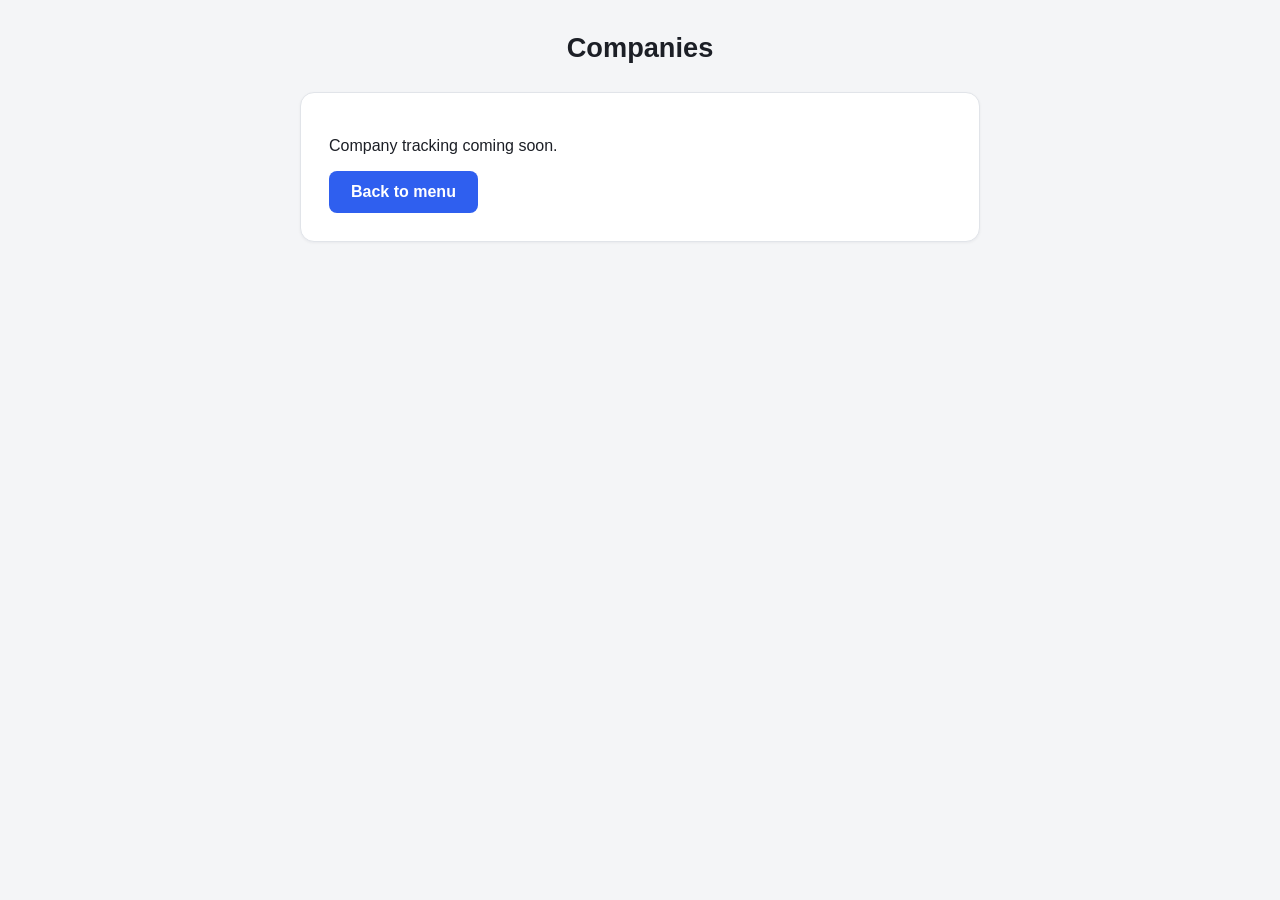
==== companies.html @ e61b713f "Add main menu with Companies, Networking, and Prep boxes Split the app into a landing page (index.ht" ====
<!doctype html>
<html lang="en">
<head>
  <meta charset="UTF-8" />
  <meta name="viewport" content="width=device-width, initial-scale=1.0" />
  <title>Companies</title>
  <link rel="stylesheet" href="style.css" />
</head>
<body>
  <div class="app">
    <header class="app-header">
      <h1>Companies</h1>
    </header>
    <main>
      <section class="screen active">
        <div class="card">
          <p>Company tracking coming soon.</p>
          <a class="btn primary" href="index.html" style="text-decoration:none; display:inline-block; text-align:center;">Back to menu</a>
        </div>
      </section>
    </main>
  </div>
</body>
</html>
---- style.css ----
:root {
  --bg: #f4f5f7;
  --surface: #ffffff;
  --text: #1c1f26;
  --text-muted: #5b6270;
  --border: #e1e4e9;
  --accent: #2f5fef;
  --accent-hover: #2448c4;
  --correct: #1e8e5a;
  --incorrect: #d1453b;
  --tag-bg: #eaf0ff;
  --tag-text: #2f5fef;
  --timer-warn: #d1453b;
}

* { box-sizing: border-box; }

body {
  margin: 0;
  font-family: -apple-system, BlinkMacSystemFont, "Segoe UI", Roboto, Helvetica, Arial, sans-serif;
  background: var(--bg);
  color: var(--text);
  min-height: 100vh;
}

.app {
  max-width: 720px;
  margin: 0 auto;
  padding: 32px 20px 64px;
}

.app-header {
  text-align: center;
  margin-bottom: 28px;
  position: relative;
}

.back-link {
  position: absolute;
  left: 0;
  top: 4px;
  color: var(--text-muted);
  font-size: 0.88rem;
  text-decoration: none;
}

.back-link:hover {
  color: var(--accent);
}

.app-header h1 {
  font-size: 1.7rem;
  margin: 0;
}

.screen { display: none; }
.screen.active { display: block; }

.card {
  background: var(--surface);
  border: 1px solid var(--border);
  border-radius: 14px;
  padding: 28px;
  box-shadow: 0 1px 3px rgba(20, 20, 30, 0.05);
}

.info-list {
  padding-left: 20px;
  line-height: 1.7;
  color: var(--text);
}

.info-list .hint {
  color: var(--text-muted);
  font-size: 0.88rem;
}

.btn {
  display: inline-block;
  border: none;
  border-radius: 8px;
  padding: 12px 22px;
  font-size: 1rem;
  font-weight: 600;
  cursor: pointer;
  transition: background 0.15s ease, opacity 0.15s ease;
}

.btn.primary {
  background: var(--accent);
  color: #fff;
}

.btn.primary:hover:not(:disabled) {
  background: var(--accent-hover);
}

.btn:disabled {
  opacity: 0.45;
  cursor: not-allowed;
}

#start-btn, #restart-btn {
  margin-top: 22px;
  width: 100%;
}

.quiz-topbar {
  display: flex;
  align-items: center;
  gap: 16px;
  margin-bottom: 16px;
}

.progress-wrap {
  flex: 1;
}

#question-counter {
  font-size: 0.85rem;
  color: var(--text-muted);
  display: block;
  margin-bottom: 6px;
}

.progress-bar {
  height: 6px;
  background: var(--border);
  border-radius: 999px;
  overflow: hidden;
}

.progress-fill {
  height: 100%;
  width: 10%;
  background: var(--accent);
  transition: width 0.2s ease;
}

.timer {
  font-variant-numeric: tabular-nums;
  font-weight: 700;
  font-size: 1.1rem;
  padding: 8px 14px;
  border-radius: 8px;
  background: var(--tag-bg);
  color: var(--accent);
  min-width: 68px;
  text-align: center;
}

.timer.warn {
  background: #fdeceb;
  color: var(--timer-warn);
}

.prompt {
  font-size: 1.08rem;
  line-height: 1.55;
  margin: 0 0 20px;
  white-space: pre-line;
}

.options {
  display: flex;
  flex-direction: column;
  gap: 10px;
}

.option {
  text-align: left;
  padding: 13px 16px;
  border: 1px solid var(--border);
  border-radius: 10px;
  background: var(--surface);
  cursor: pointer;
  font-size: 0.98rem;
  transition: border-color 0.15s ease, background 0.15s ease;
}

.option:hover:not(:disabled) {
  border-color: var(--accent);
}

.option.selected {
  border-color: var(--accent);
  background: var(--tag-bg);
}

.option.correct {
  border-color: var(--correct);
  background: #eafaf2;
  color: var(--correct);
  font-weight: 600;
}

.option.incorrect {
  border-color: var(--incorrect);
  background: #fdeceb;
  color: var(--incorrect);
  font-weight: 600;
}

.option:disabled {
  cursor: default;
}

.quiz-controls {
  margin-top: 20px;
  display: flex;
  justify-content: flex-end;
}

.results-summary {
  display: flex;
  gap: 16px;
  margin: 20px 0;
}

.stat {
  flex: 1;
  text-align: center;
  background: var(--tag-bg);
  border-radius: 10px;
  padding: 16px 8px;
}

.stat-value {
  display: block;
  font-size: 1.4rem;
  font-weight: 700;
  color: var(--accent);
}

.stat-label {
  font-size: 0.78rem;
  color: var(--text-muted);
  text-transform: uppercase;
  letter-spacing: 0.03em;
}

.pace-message {
  text-align: center;
  color: var(--text-muted);
  margin-bottom: 8px;
}

#results-screen h3 {
  font-size: 1rem;
  margin: 22px 0 4px;
  border-top: 1px solid var(--border);
  padding-top: 18px;
}

.progress-caption {
  color: var(--text-muted);
  font-size: 0.88rem;
  margin: 0 0 14px;
}

.progress-chart-wrap {
  position: relative;
  margin-bottom: 10px;
}

.progress-svg {
  display: block;
  width: 100%;
  height: auto;
}

.progress-gridline {
  stroke: var(--border);
  stroke-width: 1;
}

.progress-axis-label {
  fill: var(--text-muted);
  font-size: 9px;
}

.progress-line {
  stroke: var(--accent);
  stroke-width: 2;
  stroke-linecap: round;
  stroke-linejoin: round;
}

.progress-marker {
  fill: var(--accent);
  stroke: var(--surface);
  stroke-width: 2;
}

.progress-hit {
  fill: transparent;
  cursor: pointer;
}

.progress-hit:focus-visible {
  outline: 2px solid var(--accent);
  outline-offset: 2px;
}

.progress-crosshair {
  stroke: var(--border);
  stroke-width: 1;
}

.progress-tooltip {
  position: absolute;
  pointer-events: none;
  transform: translate(-50%, -120%);
  background: var(--surface);
  border: 1px solid var(--border);
  border-radius: 6px;
  padding: 6px 10px;
  box-shadow: 0 6px 16px rgba(20, 20, 30, 0.12);
  white-space: nowrap;
}

@media (prefers-reduced-motion: no-preference) {
  .progress-tooltip,
  .progress-crosshair {
    transition: opacity 0.1s ease;
  }
}

.progress-tooltip-value {
  font-weight: 700;
  color: var(--accent);
  font-size: 0.9rem;
}

.progress-tooltip-sub {
  color: var(--text-muted);
  font-size: 0.76rem;
}

.progress-empty {
  color: var(--text-muted);
  font-size: 0.9rem;
  font-style: italic;
}

.progress-table-details {
  margin-bottom: 14px;
}

.progress-table-details summary {
  cursor: pointer;
  color: var(--accent);
  font-size: 0.88rem;
  font-weight: 600;
}

.progress-table {
  width: 100%;
  border-collapse: collapse;
  margin-top: 10px;
  font-size: 0.85rem;
}

.progress-table th,
.progress-table td {
  text-align: left;
  padding: 6px 10px;
  border-bottom: 1px solid var(--border);
  font-variant-numeric: tabular-nums;
}

.progress-table th {
  color: var(--text-muted);
  font-weight: 600;
  font-size: 0.75rem;
  text-transform: uppercase;
  letter-spacing: 0.03em;
}

.link-btn {
  display: inline-block;
  background: none;
  border: none;
  color: var(--text-muted);
  font-size: 0.82rem;
  text-decoration: underline;
  cursor: pointer;
  padding: 0;
  margin-bottom: 8px;
}

.link-btn:hover {
  color: var(--incorrect);
}

.review-list {
  display: flex;
  flex-direction: column;
  gap: 12px;
  margin-bottom: 8px;
}

.review-item {
  border: 1px solid var(--border);
  border-radius: 10px;
  padding: 14px 16px;
}

.review-item.correct { border-left: 4px solid var(--correct); }
.review-item.incorrect { border-left: 4px solid var(--incorrect); }
.review-item.unanswered { border-left: 4px solid var(--text-muted); }

.review-q {
  font-weight: 600;
  margin: 0 0 6px;
  white-space: pre-line;
}

.review-answer {
  font-size: 0.92rem;
  margin: 2px 0;
}

.review-explain {
  font-size: 0.88rem;
  color: var(--text-muted);
  margin: 6px 0 0;
}

@media (max-width: 480px) {
  .card { padding: 20px; }
  .results-summary { flex-direction: column; }
}
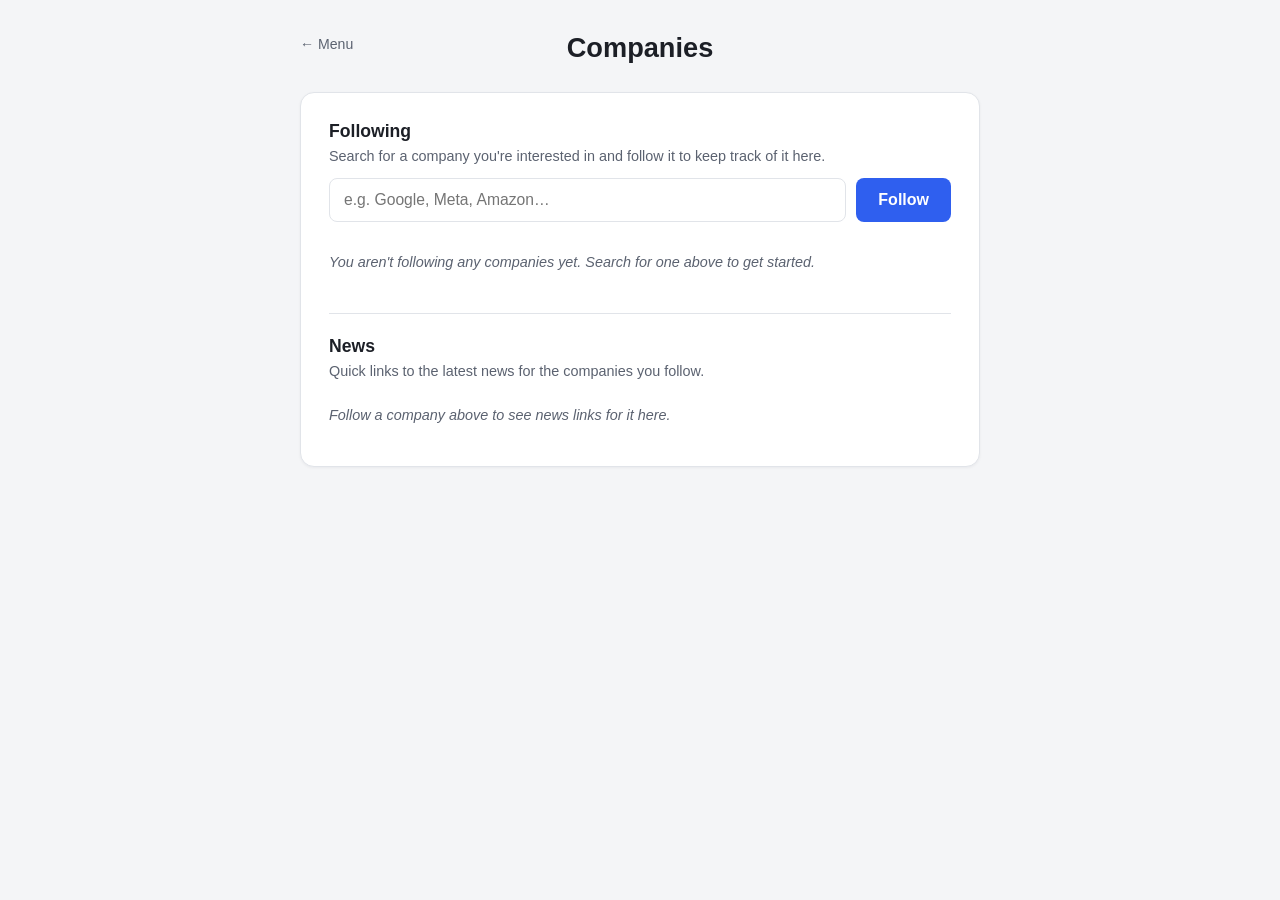
==== commit 93cf694e: "Add Following and News subsections to the Companies section Following lets you search for and follow" ====
--- a/companies.html
+++ b/companies.html
@@ -9,16 +9,41 @@
 <body>
   <div class="app">
     <header class="app-header">
+      <a class="back-link" href="index.html">&larr; Menu</a>
       <h1>Companies</h1>
     </header>
     <main>
       <section class="screen active">
         <div class="card">
-          <p>Company tracking coming soon.</p>
-          <a class="btn primary" href="index.html" style="text-decoration:none; display:inline-block; text-align:center;">Back to menu</a>
+          <!-- FOLLOWING SUBSECTION -->
+          <section class="companies-subsection" aria-labelledby="following-heading">
+            <h2 id="following-heading">Following</h2>
+            <p class="subsection-desc">Search for a company you're interested in and follow it to keep track of it here.</p>
+            <form id="follow-form" class="follow-form">
+              <input
+                id="company-search-input"
+                class="company-search-input"
+                type="text"
+                placeholder="e.g. Google, Meta, Amazon&hellip;"
+                autocomplete="off"
+                aria-label="Search for a company to follow"
+              />
+              <button type="submit" class="btn primary">Follow</button>
+            </form>
+            <div id="followed-companies-list" class="followed-companies-list"></div>
+          </section>
+
+          <!-- NEWS SUBSECTION -->
+          <section class="companies-subsection" aria-labelledby="news-heading">
+            <h2 id="news-heading">News</h2>
+            <p class="subsection-desc">Quick links to the latest news for the companies you follow.</p>
+            <div id="companies-news-list" class="companies-news-list"></div>
+          </section>
         </div>
       </section>
     </main>
   </div>
+
+  <script src="companies.js"></script>
 </body>
 </html>
--- a/style.css
+++ b/style.css
@@ -427,7 +427,128 @@
   margin: 6px 0 0;
 }
 
+/* ---------- companies: following & news subsections ---------- */
+
+.companies-subsection + .companies-subsection {
+  margin-top: 28px;
+  border-top: 1px solid var(--border);
+  padding-top: 22px;
+}
+
+.companies-subsection h2 {
+  margin: 0 0 6px;
+  font-size: 1.1rem;
+}
+
+.subsection-desc {
+  color: var(--text-muted);
+  font-size: 0.9rem;
+  margin: 0 0 14px;
+}
+
+.follow-form {
+  display: flex;
+  gap: 10px;
+  margin-bottom: 18px;
+}
+
+.company-search-input {
+  flex: 1;
+  padding: 12px 14px;
+  border: 1px solid var(--border);
+  border-radius: 8px;
+  font-size: 0.98rem;
+  font-family: inherit;
+  color: var(--text);
+  background: var(--surface);
+}
+
+.company-search-input:focus {
+  outline: none;
+  border-color: var(--accent);
+}
+
+.follow-form .btn {
+  flex-shrink: 0;
+}
+
+.followed-companies-list {
+  display: flex;
+  flex-wrap: wrap;
+  gap: 8px;
+}
+
+.company-chip {
+  display: flex;
+  align-items: center;
+  gap: 6px;
+  background: var(--tag-bg);
+  color: var(--tag-text);
+  border-radius: 999px;
+  padding: 8px 8px 8px 14px;
+  font-size: 0.9rem;
+  font-weight: 600;
+}
+
+.company-chip-remove {
+  border: none;
+  background: none;
+  color: var(--tag-text);
+  font-size: 1.1rem;
+  line-height: 1;
+  cursor: pointer;
+  padding: 2px 6px;
+  border-radius: 50%;
+  opacity: 0.7;
+}
+
+.company-chip-remove:hover {
+  opacity: 1;
+  background: rgba(47, 95, 239, 0.12);
+}
+
+.companies-news-list {
+  display: flex;
+  flex-direction: column;
+  gap: 10px;
+}
+
+.company-news-item {
+  display: flex;
+  align-items: center;
+  justify-content: space-between;
+  padding: 13px 16px;
+  border: 1px solid var(--border);
+  border-radius: 10px;
+  text-decoration: none;
+  color: var(--text);
+  transition: border-color 0.15s ease, background 0.15s ease;
+}
+
+.company-news-item:hover {
+  border-color: var(--accent);
+  background: var(--tag-bg);
+}
+
+.company-news-name {
+  font-weight: 600;
+}
+
+.company-news-link {
+  color: var(--accent);
+  font-size: 0.88rem;
+  font-weight: 600;
+}
+
+.companies-empty {
+  color: var(--text-muted);
+  font-size: 0.9rem;
+  font-style: italic;
+}
+
 @media (max-width: 480px) {
   .card { padding: 20px; }
   .results-summary { flex-direction: column; }
-}
+  .follow-form { flex-direction: column; }
+  .company-news-item { flex-direction: column; align-items: flex-start; gap: 4px; }
+}
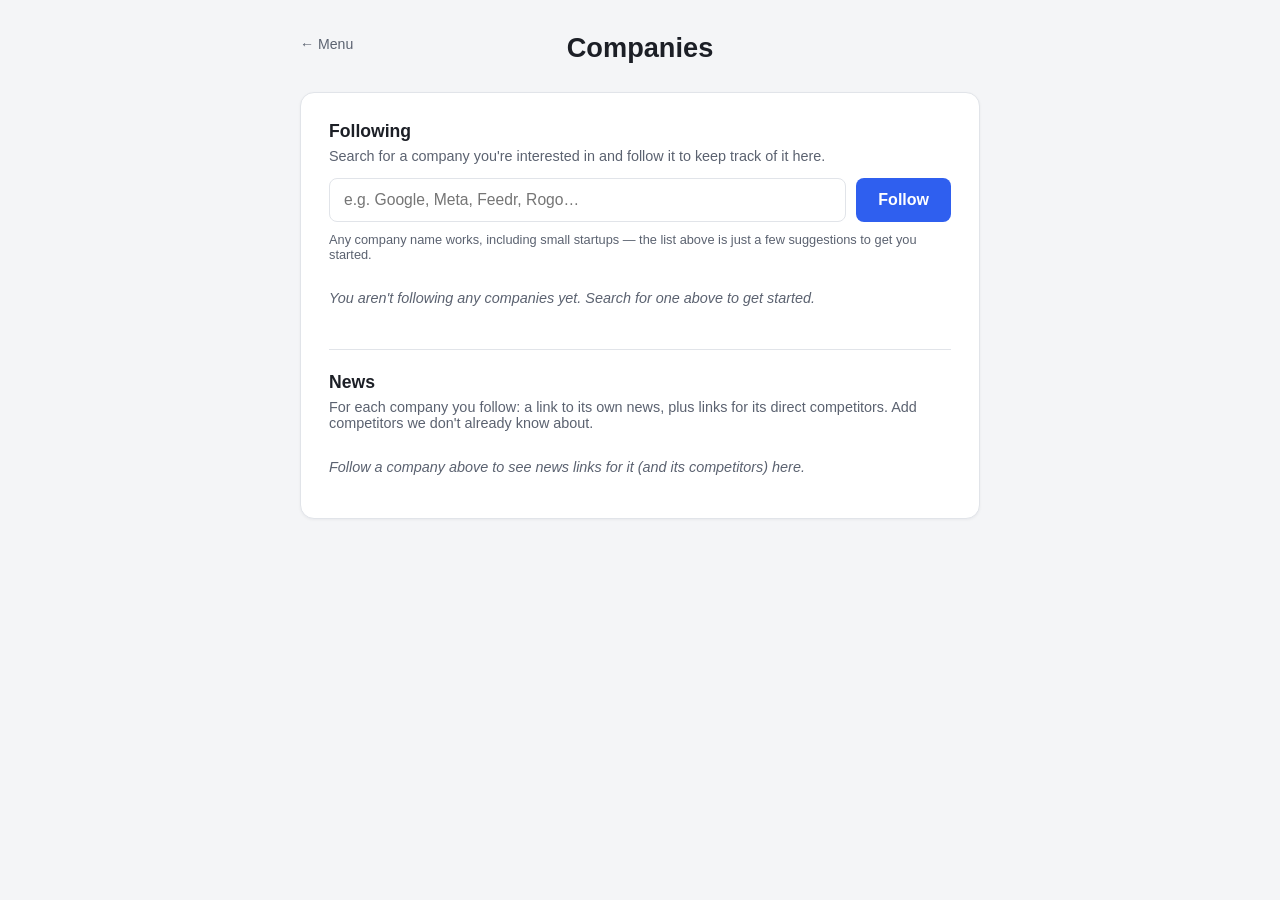
==== commit 80795590: "Support small-startup search and split News into company + competitor links Following now suggests b" ====
--- a/companies.html
+++ b/companies.html
@@ -24,19 +24,22 @@
                 id="company-search-input"
                 class="company-search-input"
                 type="text"
-                placeholder="e.g. Google, Meta, Amazon&hellip;"
+                list="company-suggestions"
+                placeholder="e.g. Google, Meta, Feedr, Rogo&hellip;"
                 autocomplete="off"
-                aria-label="Search for a company to follow"
+                aria-label="Search for a company to follow, big or small"
               />
+              <datalist id="company-suggestions"></datalist>
               <button type="submit" class="btn primary">Follow</button>
             </form>
+            <p class="subsection-hint">Any company name works, including small startups &mdash; the list above is just a few suggestions to get you started.</p>
             <div id="followed-companies-list" class="followed-companies-list"></div>
           </section>
 
           <!-- NEWS SUBSECTION -->
           <section class="companies-subsection" aria-labelledby="news-heading">
             <h2 id="news-heading">News</h2>
-            <p class="subsection-desc">Quick links to the latest news for the companies you follow.</p>
+            <p class="subsection-desc">For each company you follow: a link to its own news, plus links for its direct competitors. Add competitors we don't already know about.</p>
             <div id="companies-news-list" class="companies-news-list"></div>
           </section>
         </div>
--- a/style.css
+++ b/style.css
@@ -449,7 +449,13 @@
 .follow-form {
   display: flex;
   gap: 10px;
-  margin-bottom: 18px;
+  margin-bottom: 10px;
+}
+
+.subsection-hint {
+  color: var(--text-muted);
+  font-size: 0.8rem;
+  margin: 0 0 14px;
 }
 
 .company-search-input {
@@ -510,34 +516,140 @@
 .companies-news-list {
   display: flex;
   flex-direction: column;
-  gap: 10px;
-}
-
-.company-news-item {
+  gap: 14px;
+}
+
+.company-news-card {
+  border: 1px solid var(--border);
+  border-radius: 10px;
+  padding: 14px 16px;
+}
+
+.company-news-main {
   display: flex;
   align-items: center;
   justify-content: space-between;
-  padding: 13px 16px;
-  border: 1px solid var(--border);
-  border-radius: 10px;
-  text-decoration: none;
-  color: var(--text);
-  transition: border-color 0.15s ease, background 0.15s ease;
-}
-
-.company-news-item:hover {
-  border-color: var(--accent);
-  background: var(--tag-bg);
+  gap: 12px;
 }
 
 .company-news-name {
-  font-weight: 600;
-}
-
-.company-news-link {
+  font-weight: 700;
+}
+
+.news-link-arrow {
+  font-size: 0.82em;
+}
+
+a.company-news-link {
+  display: inline-flex;
+  align-items: center;
+  gap: 4px;
   color: var(--accent);
   font-size: 0.88rem;
   font-weight: 600;
+  text-decoration: none;
+}
+
+a.company-news-link:hover {
+  text-decoration: underline;
+}
+
+.company-competitors {
+  margin-top: 12px;
+  padding-top: 12px;
+  border-top: 1px solid var(--border);
+}
+
+.competitors-label {
+  display: block;
+  font-size: 0.76rem;
+  font-weight: 600;
+  color: var(--text-muted);
+  text-transform: uppercase;
+  letter-spacing: 0.03em;
+  margin-bottom: 8px;
+}
+
+.competitors-empty {
+  color: var(--text-muted);
+  font-size: 0.86rem;
+  font-style: italic;
+  margin: 0 0 10px;
+}
+
+.competitor-chips {
+  display: flex;
+  flex-wrap: wrap;
+  gap: 8px;
+  margin-bottom: 10px;
+}
+
+.competitor-chip-wrap {
+  display: flex;
+  align-items: center;
+  gap: 2px;
+  background: var(--tag-bg);
+  border-radius: 999px;
+  padding: 6px 6px 6px 12px;
+}
+
+a.competitor-chip {
+  display: inline-flex;
+  align-items: center;
+  gap: 4px;
+  color: var(--tag-text);
+  font-size: 0.86rem;
+  font-weight: 600;
+  text-decoration: none;
+}
+
+a.competitor-chip:hover {
+  text-decoration: underline;
+}
+
+.competitor-chip-remove {
+  border: none;
+  background: none;
+  color: var(--tag-text);
+  font-size: 1rem;
+  line-height: 1;
+  cursor: pointer;
+  padding: 2px 6px;
+  border-radius: 50%;
+  opacity: 0.7;
+}
+
+.competitor-chip-remove:hover {
+  opacity: 1;
+  background: rgba(47, 95, 239, 0.12);
+}
+
+.add-competitor-form {
+  display: flex;
+  gap: 8px;
+  align-items: center;
+}
+
+.add-competitor-input {
+  flex: 1;
+  padding: 8px 10px;
+  border: 1px solid var(--border);
+  border-radius: 8px;
+  font-size: 0.86rem;
+  font-family: inherit;
+  color: var(--text);
+  background: var(--surface);
+}
+
+.add-competitor-input:focus {
+  outline: none;
+  border-color: var(--accent);
+}
+
+.add-competitor-form .link-btn {
+  flex-shrink: 0;
+  margin-bottom: 0;
+  white-space: nowrap;
 }
 
 .companies-empty {
@@ -550,5 +662,6 @@
   .card { padding: 20px; }
   .results-summary { flex-direction: column; }
   .follow-form { flex-direction: column; }
-  .company-news-item { flex-direction: column; align-items: flex-start; gap: 4px; }
-}
+  .company-news-main { flex-direction: column; align-items: flex-start; gap: 4px; }
+  .add-competitor-form { flex-direction: column; align-items: stretch; }
+}
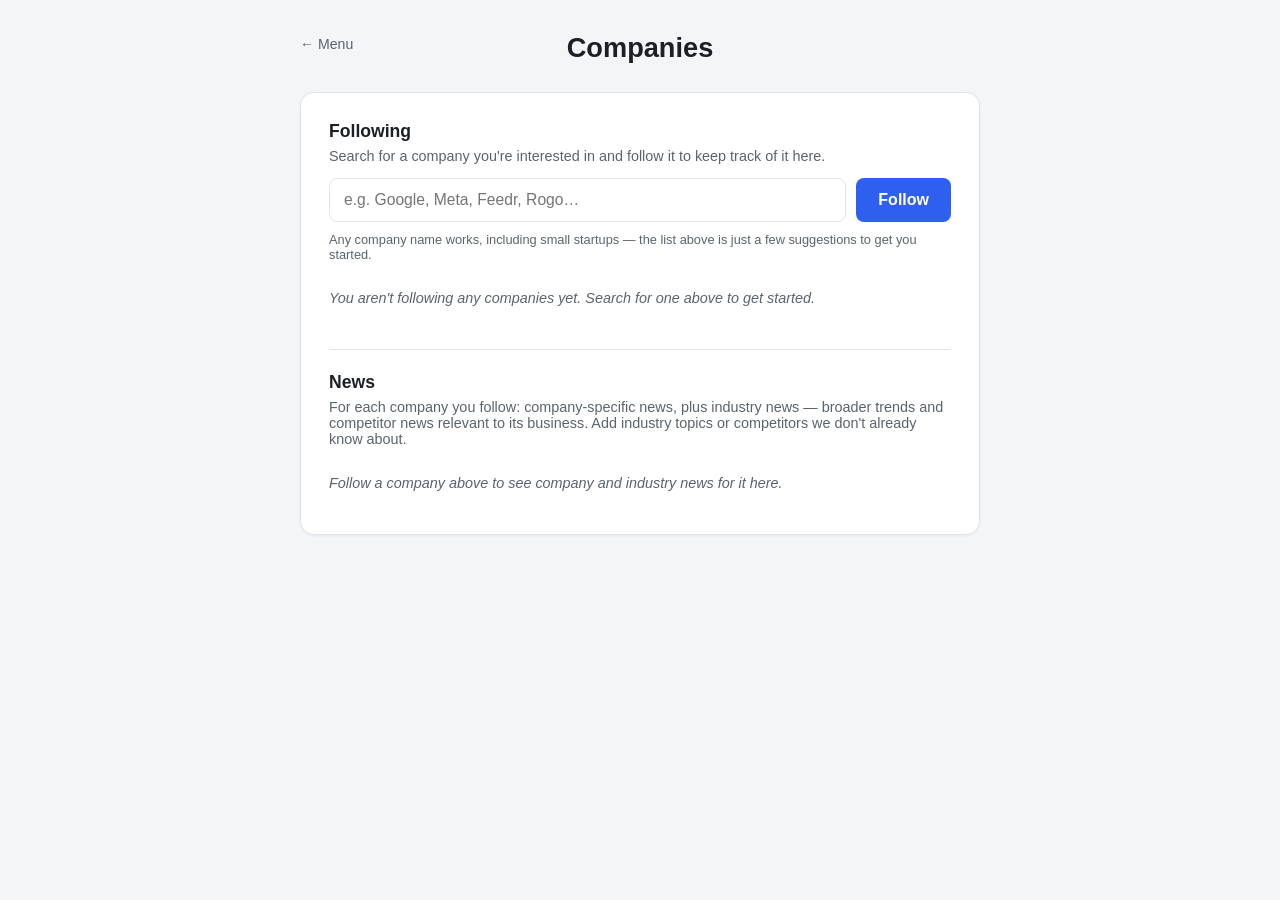
==== commit 5775c685: "Restrict competitors to a confirmed list; split News into company/industry Competitors are no longer" ====
--- a/companies.html
+++ b/companies.html
@@ -39,7 +39,7 @@
           <!-- NEWS SUBSECTION -->
           <section class="companies-subsection" aria-labelledby="news-heading">
             <h2 id="news-heading">News</h2>
-            <p class="subsection-desc">For each company you follow: a link to its own news, plus links for its direct competitors. Add competitors we don't already know about.</p>
+            <p class="subsection-desc">For each company you follow: company-specific news, plus industry news &mdash; broader trends and competitor news relevant to its business. Add industry topics or competitors we don't already know about.</p>
             <div id="companies-news-list" class="companies-news-list"></div>
           </section>
         </div>
--- a/style.css
+++ b/style.css
@@ -525,42 +525,24 @@
   padding: 14px 16px;
 }
 
-.company-news-main {
-  display: flex;
-  align-items: center;
-  justify-content: space-between;
-  gap: 12px;
-}
-
-.company-news-name {
+.company-news-heading {
   font-weight: 700;
-}
-
-.news-link-arrow {
-  font-size: 0.82em;
-}
-
-a.company-news-link {
-  display: inline-flex;
-  align-items: center;
-  gap: 4px;
-  color: var(--accent);
-  font-size: 0.88rem;
-  font-weight: 600;
-  text-decoration: none;
-}
-
-a.company-news-link:hover {
-  text-decoration: underline;
-}
-
-.company-competitors {
+  margin-bottom: 10px;
+}
+
+.news-group {
   margin-top: 12px;
   padding-top: 12px;
   border-top: 1px solid var(--border);
 }
 
-.competitors-label {
+.news-group:first-of-type {
+  margin-top: 0;
+  padding-top: 0;
+  border-top: none;
+}
+
+.news-group-label {
   display: block;
   font-size: 0.76rem;
   font-weight: 600;
@@ -570,41 +552,81 @@
   margin-bottom: 8px;
 }
 
-.competitors-empty {
+.article-list {
+  list-style: none;
+  margin: 0;
+  padding: 0;
+  display: flex;
+  flex-direction: column;
+  gap: 6px;
+}
+
+.article-item {
+  display: flex;
+  flex-wrap: wrap;
+  align-items: baseline;
+  gap: 6px;
+  font-size: 0.9rem;
+}
+
+a.article-link {
+  color: var(--accent);
+  text-decoration: none;
+}
+
+a.article-link:hover {
+  text-decoration: underline;
+}
+
+.article-source {
+  color: var(--text-muted);
+  font-size: 0.78rem;
+}
+
+.articles-loading,
+.articles-empty {
   color: var(--text-muted);
   font-size: 0.86rem;
   font-style: italic;
-  margin: 0 0 10px;
-}
-
-.competitor-chips {
-  display: flex;
-  flex-wrap: wrap;
-  gap: 8px;
-  margin-bottom: 10px;
-}
-
-.competitor-chip-wrap {
+  margin: 0 0 6px;
+}
+
+a.news-search-fallback {
+  color: var(--accent);
+  font-size: 0.88rem;
+  font-weight: 600;
+  text-decoration: none;
+}
+
+a.news-search-fallback:hover {
+  text-decoration: underline;
+}
+
+.industry-topic {
+  margin-bottom: 14px;
+}
+
+.industry-topic-header {
   display: flex;
   align-items: center;
-  gap: 2px;
+  gap: 6px;
+  margin-bottom: 6px;
+}
+
+.industry-topic-label {
+  font-size: 0.86rem;
+  font-weight: 600;
+  color: var(--tag-text);
   background: var(--tag-bg);
   border-radius: 999px;
-  padding: 6px 6px 6px 12px;
-}
-
-a.competitor-chip {
-  display: inline-flex;
-  align-items: center;
-  gap: 4px;
-  color: var(--tag-text);
-  font-size: 0.86rem;
-  font-weight: 600;
-  text-decoration: none;
-}
-
-a.competitor-chip:hover {
-  text-decoration: underline;
+  padding: 4px 10px;
+}
+
+.industry-add-row {
+  display: flex;
+  flex-direction: column;
+  gap: 8px;
+  margin-top: 10px;
 }
 
 .competitor-chip-remove {
@@ -662,6 +684,6 @@
   .card { padding: 20px; }
   .results-summary { flex-direction: column; }
   .follow-form { flex-direction: column; }
-  .company-news-main { flex-direction: column; align-items: flex-start; gap: 4px; }
+  .article-item { flex-direction: column; align-items: flex-start; gap: 0; }
   .add-competitor-form { flex-direction: column; align-items: stretch; }
 }
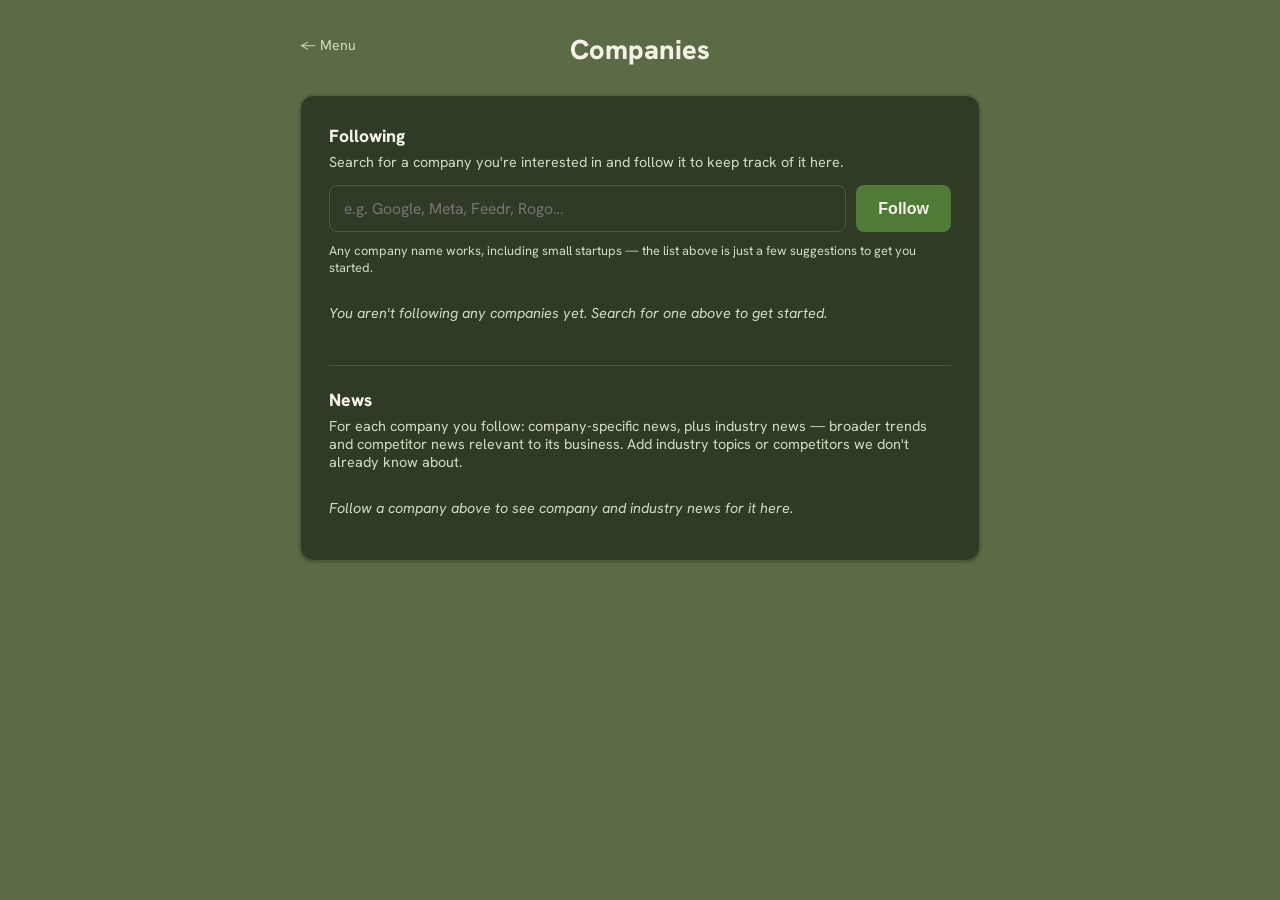
==== commit 541ab3f1: "Restyle the site: moss-green theme, Hanken Grotesk, redesigned home hub The main menu is now a dashb" ====
--- a/companies.html
+++ b/companies.html
@@ -4,6 +4,8 @@
   <meta charset="UTF-8" />
   <meta name="viewport" content="width=device-width, initial-scale=1.0" />
   <title>Companies</title>
+  <link rel="preconnect" href="https://fonts.googleapis.com" />
+  <link rel="stylesheet" href="https://fonts.googleapis.com/css2?family=Hanken+Grotesk:wght@400;500;600;700;800&display=swap" />
   <link rel="stylesheet" href="style.css" />
 </head>
 <body>
--- a/style.css
+++ b/style.css
@@ -1,23 +1,26 @@
 :root {
-  --bg: #f4f5f7;
-  --surface: #ffffff;
-  --text: #1c1f26;
-  --text-muted: #5b6270;
-  --border: #e1e4e9;
-  --accent: #2f5fef;
-  --accent-hover: #2448c4;
-  --correct: #1e8e5a;
-  --incorrect: #d1453b;
-  --tag-bg: #eaf0ff;
-  --tag-text: #2f5fef;
-  --timer-warn: #d1453b;
+  --bg: #5b6b46;
+  --surface: #2f3b26;
+  --text: #f4f1e6;
+  --text-muted: #d3ddc0;
+  --border: #4a5c3c;
+  --accent: #a9d97c;
+  --accent-fill: #4f7a38;
+  --accent-hover: #3f6329;
+  --correct: #a9d97c;
+  --correct-bg: #3a4f2f;
+  --incorrect: #e0916f;
+  --incorrect-bg: #4a3226;
+  --tag-bg: #3c4f30;
+  --tag-text: #a9d97c;
+  --timer-warn: #e0916f;
 }
 
 * { box-sizing: border-box; }
 
 body {
   margin: 0;
-  font-family: -apple-system, BlinkMacSystemFont, "Segoe UI", Roboto, Helvetica, Arial, sans-serif;
+  font-family: "Hanken Grotesk", -apple-system, BlinkMacSystemFont, "Segoe UI", Roboto, Helvetica, Arial, sans-serif;
   background: var(--bg);
   color: var(--text);
   min-height: 100vh;
@@ -27,6 +30,10 @@
   max-width: 720px;
   margin: 0 auto;
   padding: 32px 20px 64px;
+}
+
+h1, h2, h3 {
+  font-weight: 800;
 }
 
 .app-header {
@@ -61,7 +68,7 @@
   border: 1px solid var(--border);
   border-radius: 14px;
   padding: 28px;
-  box-shadow: 0 1px 3px rgba(20, 20, 30, 0.05);
+  box-shadow: 0 1px 3px rgba(8, 12, 6, 0.35);
 }
 
 .info-list {
@@ -87,8 +94,8 @@
 }
 
 .btn.primary {
-  background: var(--accent);
-  color: #fff;
+  background: var(--accent-fill);
+  color: var(--text);
 }
 
 .btn.primary:hover:not(:disabled) {
@@ -150,7 +157,7 @@
 }
 
 .timer.warn {
-  background: #fdeceb;
+  background: var(--incorrect-bg);
   color: var(--timer-warn);
 }
 
@@ -189,14 +196,14 @@
 
 .option.correct {
   border-color: var(--correct);
-  background: #eafaf2;
+  background: var(--correct-bg);
   color: var(--correct);
   font-weight: 600;
 }
 
 .option.incorrect {
   border-color: var(--incorrect);
-  background: #fdeceb;
+  background: var(--incorrect-bg);
   color: var(--incorrect);
   font-weight: 600;
 }
@@ -315,7 +322,7 @@
   border: 1px solid var(--border);
   border-radius: 6px;
   padding: 6px 10px;
-  box-shadow: 0 6px 16px rgba(20, 20, 30, 0.12);
+  box-shadow: 0 6px 16px rgba(5, 8, 4, 0.4);
   white-space: nowrap;
 }
 
@@ -510,7 +517,7 @@
 
 .company-chip-remove:hover {
   opacity: 1;
-  background: rgba(47, 95, 239, 0.12);
+  background: rgba(169, 217, 124, 0.18);
 }
 
 .companies-news-list {
@@ -643,7 +650,7 @@
 
 .competitor-chip-remove:hover {
   opacity: 1;
-  background: rgba(47, 95, 239, 0.12);
+  background: rgba(169, 217, 124, 0.18);
 }
 
 .add-competitor-form {
